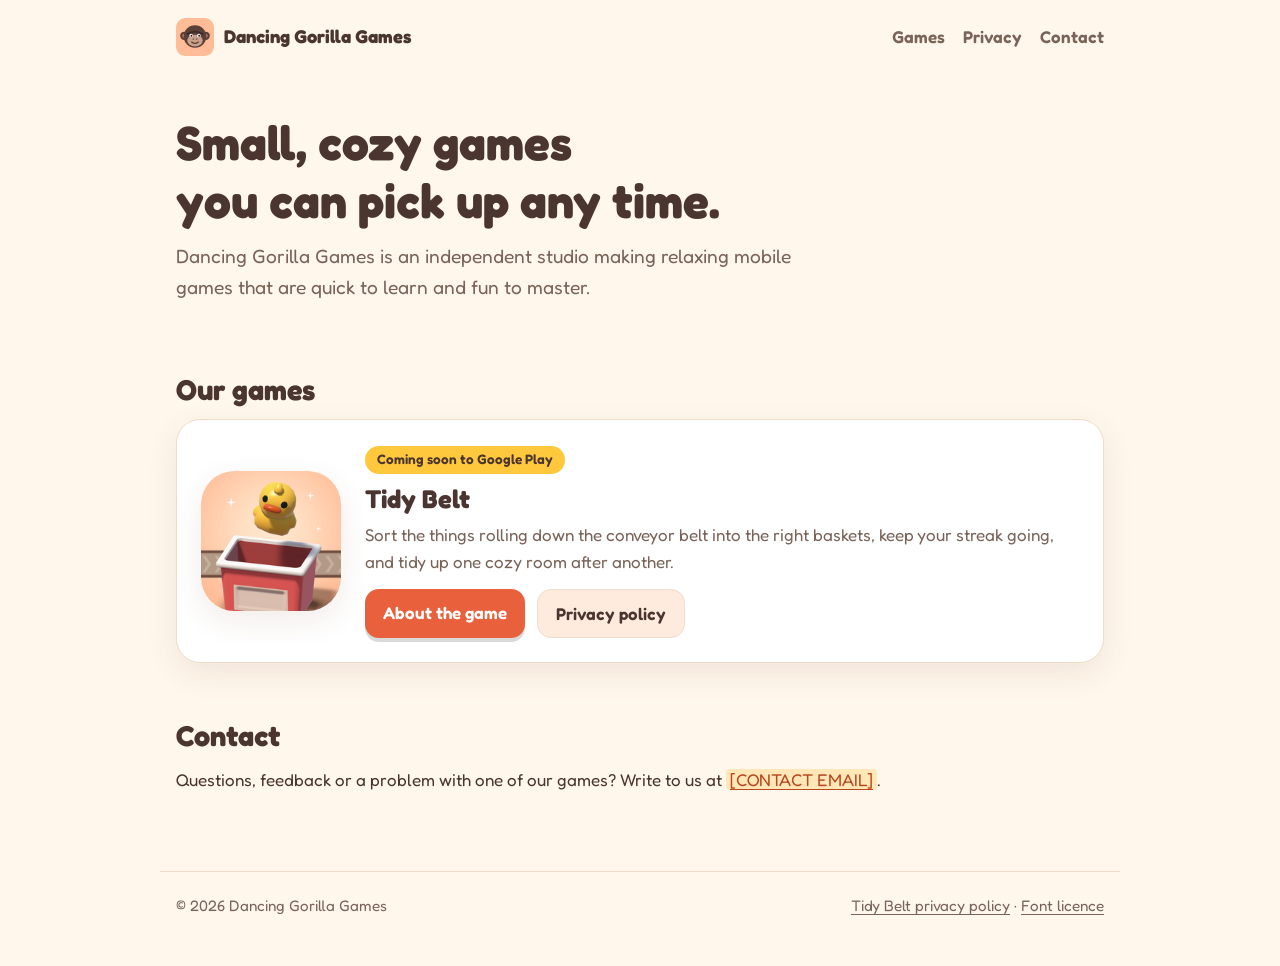
==== index.html @ 884629a8 "Add the Dancing Gorilla Games website Studio home page, the Tidy Belt page and privacy policy, app-a" ====
<!doctype html>
<html lang="en">
<head>
<meta charset="utf-8">
<meta name="viewport" content="width=device-width, initial-scale=1">
<title>Dancing Gorilla Games</title>
<meta name="description" content="Dancing Gorilla Games makes small, cozy mobile games. Our first game is Tidy Belt.">
<link rel="icon" href="assets/favicon.svg" type="image/svg+xml">
<link rel="apple-touch-icon" href="assets/apple-touch-icon.png">
<link rel="stylesheet" href="assets/site.css">
</head>
<body>
<header class="site-header">
  <div class="wrap">
    <a class="brand" href="./">
      <img src="assets/favicon.svg" alt="" width="38" height="38">
      Dancing Gorilla Games
    </a>
    <nav class="nav" aria-label="Main">
      <a href="#games">Games</a>
      <a href="tidybelt/privacy/">Privacy</a>
      <a href="#contact">Contact</a>
    </nav>
  </div>
</header>

<main>
  <section class="hero">
    <div class="wrap">
      <h1>Small, cozy games<br>you can pick up any time.</h1>
      <p class="lead">Dancing Gorilla Games is an independent studio making relaxing mobile games that are quick to learn and fun to master.</p>
    </div>
  </section>

  <section class="section" id="games">
    <div class="wrap">
      <h2>Our games</h2>
      <article class="card game-card">
        <img class="icon" src="assets/tidybelt-icon-192.png" alt="Tidy Belt app icon: a yellow duck dropping into a red basket" width="140" height="140">
        <div>
          <span class="pill">Coming soon to Google Play</span>
          <h3>Tidy Belt</h3>
          <p>Sort the things rolling down the conveyor belt into the right baskets, keep your streak going, and tidy up one cozy room after another.</p>
          <div class="actions">
            <a class="button" href="tidybelt/">About the game</a>
            <a class="button secondary" href="tidybelt/privacy/">Privacy policy</a>
          </div>
        </div>
      </article>
    </div>
  </section>

  <section class="section" id="contact">
    <div class="wrap">
      <h2>Contact</h2>
      <p>Questions, feedback or a problem with one of our games? Write to us at <a href="mailto:[CONTACT EMAIL]"><mark>[CONTACT EMAIL]</mark></a>.</p>
    </div>
  </section>
</main>

<footer class="site-footer">
  <div class="wrap">
    <span>© 2026 Dancing Gorilla Games</span>
    <span><a href="tidybelt/privacy/">Tidy Belt privacy policy</a> · <a href="assets/fonts/OFL.txt">Font licence</a></span>
  </div>
</footer>
</body>
</html>
---- assets/site.css ----
/* Dancing Gorilla Games: one stylesheet for every page. Colours come from the Tidy Belt icon. */

@font-face { font-family: "Fredoka"; src: url("fonts/Fredoka-Regular.ttf") format("truetype"); font-weight: 400; font-display: swap; }
@font-face { font-family: "Fredoka"; src: url("fonts/Fredoka-SemiBold.ttf") format("truetype"); font-weight: 600; font-display: swap; }
@font-face { font-family: "Fredoka"; src: url("fonts/Fredoka-Bold.ttf") format("truetype"); font-weight: 700; font-display: swap; }

:root {
  --bg: #FFF7EC;
  --bg-soft: #FFEBDD;
  --card: #FFFFFF;
  --ink: #4A3530;
  --ink-soft: #7A6358;
  --line: #F0DCCB;
  --peach: #FFBC96;
  --accent: #E8603C;
  --accent-ink: #FFFFFF;
  --yellow: #FFC83D;
  --link: #B8461F;
  --mark: #FFE7B8;
  --shadow: 0 10px 30px rgba(120, 70, 40, 0.10);
  color-scheme: light;
}
@media (prefers-color-scheme: dark) {
  :root {
    --bg: #1F1916;
    --bg-soft: #2A211D;
    --card: #2E2521;
    --ink: #F6E9DE;
    --ink-soft: #CBB6A8;
    --line: #463833;
    --peach: #8A5A44;
    --accent: #FF8A5C;
    --accent-ink: #2A1A12;
    --yellow: #FFCF5A;
    --link: #FFB08A;
    --mark: #5A4325;
    --shadow: 0 10px 30px rgba(0, 0, 0, 0.35);
    color-scheme: dark;
  }
}

* { box-sizing: border-box; }
html { -webkit-text-size-adjust: 100%; }
body {
  margin: 0;
  background: var(--bg);
  color: var(--ink);
  font: 400 17px/1.6 "Fredoka", system-ui, -apple-system, "Segoe UI", Roboto, sans-serif;
}
img { max-width: 100%; display: block; }
a { color: var(--link); text-underline-offset: 3px; }
a:hover { text-decoration-thickness: 2px; }
h1, h2, h3 { line-height: 1.2; margin: 0 0 12px; font-weight: 700; }
h1 { font-size: clamp(2rem, 6vw, 3rem); }
h2 { font-size: clamp(1.4rem, 4vw, 1.8rem); }
p { margin: 0 0 14px; }
mark { background: var(--mark); color: inherit; padding: 0 4px; border-radius: 4px; }

.wrap { max-width: 960px; margin: 0 auto; padding: 0 16px; }

/* Header */
.site-header { padding: 18px 0; }
.site-header .wrap { display: flex; align-items: center; justify-content: space-between; gap: 16px; flex-wrap: wrap; }
.brand { display: flex; align-items: center; gap: 10px; color: var(--ink); text-decoration: none; font-weight: 700; font-size: 1.15rem; }
.brand img { width: 38px; height: 38px; flex: none; }
.nav { display: flex; gap: 18px; flex-wrap: wrap; }
.nav a { color: var(--ink-soft); text-decoration: none; font-weight: 600; }
.nav a:hover, .nav a[aria-current="page"] { color: var(--ink); }

/* Hero */
.hero { padding: 40px 0 28px; }
.hero p.lead { font-size: 1.2rem; color: var(--ink-soft); max-width: 620px; }

/* Cards */
.section { padding: 28px 0; }
.card {
  background: var(--card);
  border: 1px solid var(--line);
  border-radius: 24px;
  box-shadow: var(--shadow);
  padding: 24px;
}
.game-card { display: grid; grid-template-columns: 140px 1fr; gap: 24px; align-items: center; }
.game-card .icon, .game-hero .icon { border-radius: 24%; box-shadow: var(--shadow); }
.game-card h3 { font-size: 1.6rem; margin-bottom: 6px; }
.game-card p { color: var(--ink-soft); }
@media (max-width: 560px) {
  .game-card { grid-template-columns: 1fr; text-align: center; }
  .game-card .icon { width: 120px; margin: 0 auto; }
  .game-card .actions { justify-content: center; }
}

.pill {
  display: inline-block;
  background: var(--yellow);
  color: #4A3530;
  font-weight: 600;
  font-size: 0.85rem;
  border-radius: 999px;
  padding: 3px 12px;
  margin-bottom: 10px;
}
.actions { display: flex; gap: 12px; flex-wrap: wrap; margin-top: 6px; }
.button {
  display: inline-block;
  background: var(--accent);
  color: var(--accent-ink);
  text-decoration: none;
  font-weight: 600;
  border-radius: 14px;
  padding: 10px 18px;
  box-shadow: 0 4px 0 rgba(0, 0, 0, 0.15);
}
.button.secondary { background: var(--bg-soft); color: var(--ink); box-shadow: none; border: 1px solid var(--line); }
.button:hover { filter: brightness(1.05); text-decoration: none; }

/* Game page */
.game-hero { display: grid; grid-template-columns: 1fr 280px; gap: 32px; align-items: start; padding: 36px 0 12px; }
.game-hero > div { padding-top: 24px; }
.game-hero .title { display: flex; align-items: center; gap: 18px; margin-bottom: 14px; }
.game-hero .title img { width: 96px; height: 96px; }
.game-hero .title h1 { margin: 0; }
.screenshot { border-radius: 28px; border: 6px solid var(--card); box-shadow: var(--shadow); width: 100%; max-width: 280px; height: auto; margin: 0 auto; }
@media (max-width: 720px) {
  .game-hero { grid-template-columns: 1fr; }
}
.features { display: grid; grid-template-columns: repeat(auto-fit, minmax(220px, 1fr)); gap: 16px; padding: 0; list-style: none; margin: 0; }
.features li { background: var(--card); border: 1px solid var(--line); border-radius: 18px; padding: 16px 18px; }
.features strong { display: block; margin-bottom: 4px; }
.features span { color: var(--ink-soft); }

/* Long text (privacy policy) */
.doc { max-width: 760px; margin: 0 auto; }
.doc h1 { font-size: clamp(1.8rem, 5vw, 2.4rem); margin-bottom: 4px; }
.doc h2 { font-size: 1.25rem; color: var(--link); margin: 30px 0 8px; }
.doc .meta { color: var(--ink-soft); margin-bottom: 20px; }
.doc ul { padding-left: 1.2em; }
.doc li { margin: 4px 0; }
.doc table { width: 100%; border-collapse: collapse; margin: 8px 0; font-size: 0.95rem; }
.doc th, .doc td { text-align: left; vertical-align: top; padding: 9px 8px; border-bottom: 1px solid var(--line); }
.doc th { color: var(--ink-soft); font-weight: 600; }
@media (max-width: 560px) {
  .doc table, .doc thead, .doc tbody, .doc tr, .doc th, .doc td { display: block; }
  .doc thead { display: none; }
  .doc td { border: 0; padding: 2px 0; }
  .doc tr { border-bottom: 1px solid var(--line); padding: 10px 0; }
  .doc td:first-child { font-weight: 600; }
}

/* Footer */
.site-footer { padding: 36px 0 48px; color: var(--ink-soft); font-size: 0.95rem; }
.site-footer .wrap { display: flex; justify-content: space-between; gap: 16px; flex-wrap: wrap; border-top: 1px solid var(--line); padding-top: 22px; }
.site-footer a { color: var(--ink-soft); }
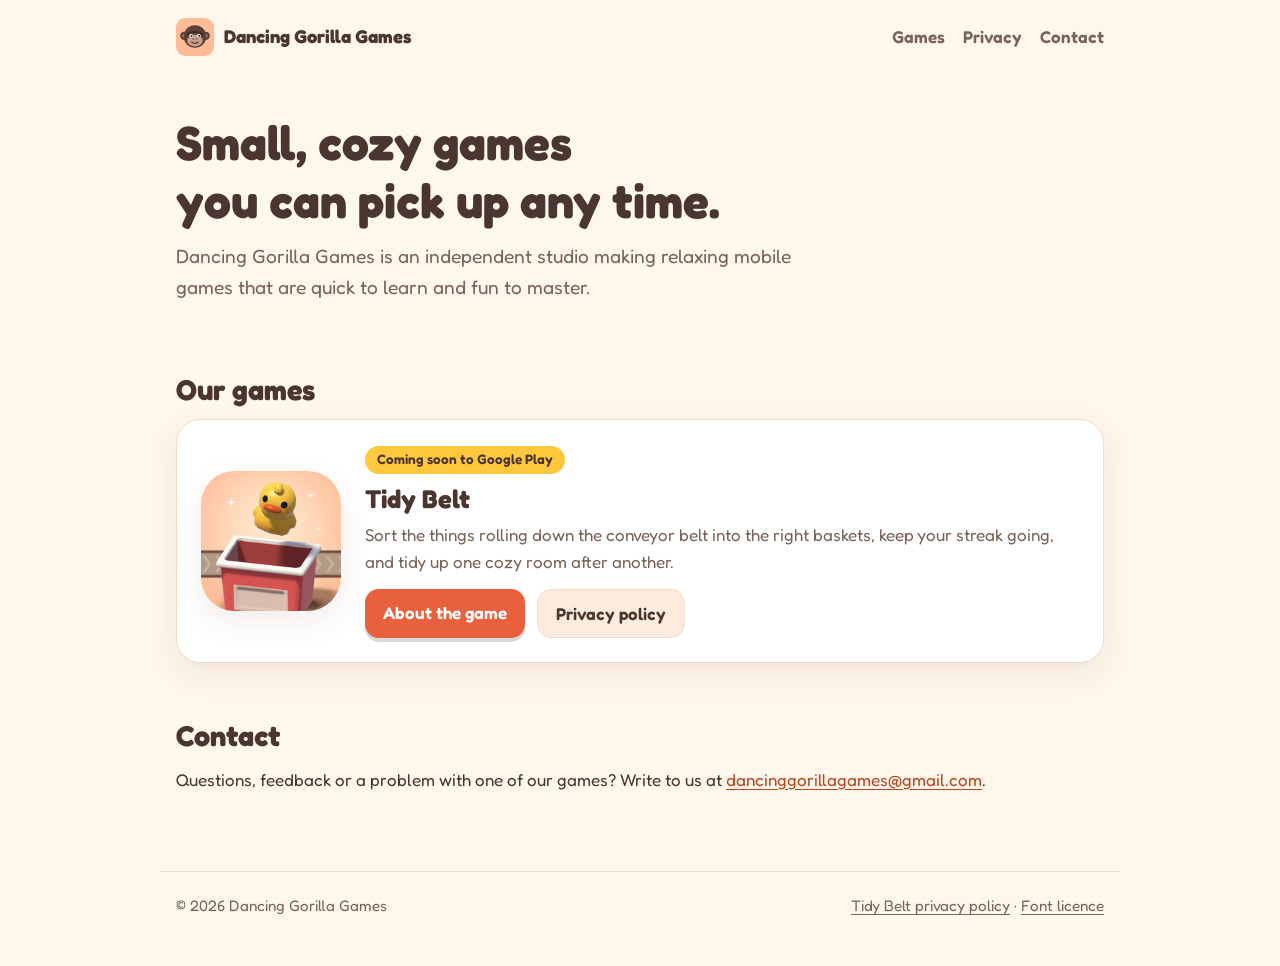
==== commit f030d513: "Add the studio contact email and country" ====
--- a/index.html
+++ b/index.html
@@ -53,7 +53,7 @@
   <section class="section" id="contact">
     <div class="wrap">
       <h2>Contact</h2>
-      <p>Questions, feedback or a problem with one of our games? Write to us at <a href="mailto:[CONTACT EMAIL]"><mark>[CONTACT EMAIL]</mark></a>.</p>
+      <p>Questions, feedback or a problem with one of our games? Write to us at <a href="mailto:dancinggorillagames@gmail.com">dancinggorillagames@gmail.com</a>.</p>
     </div>
   </section>
 </main>
